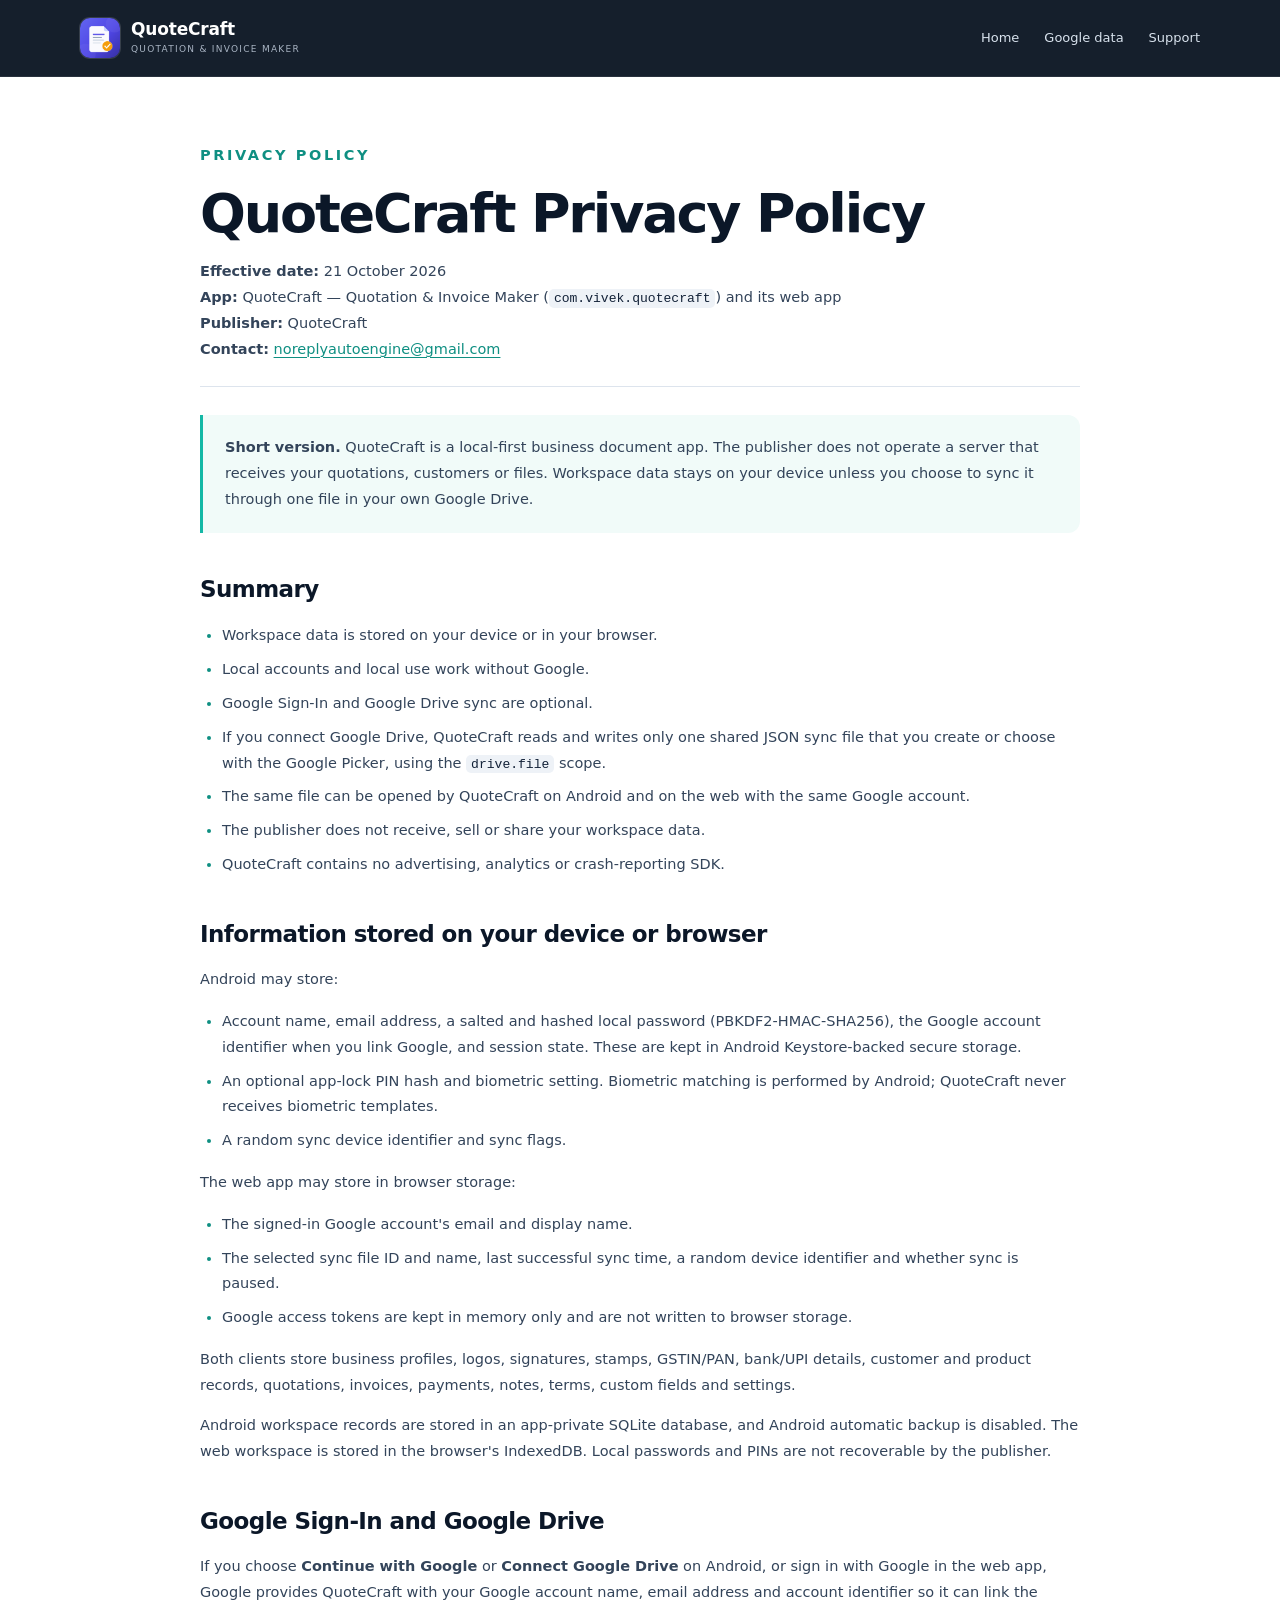
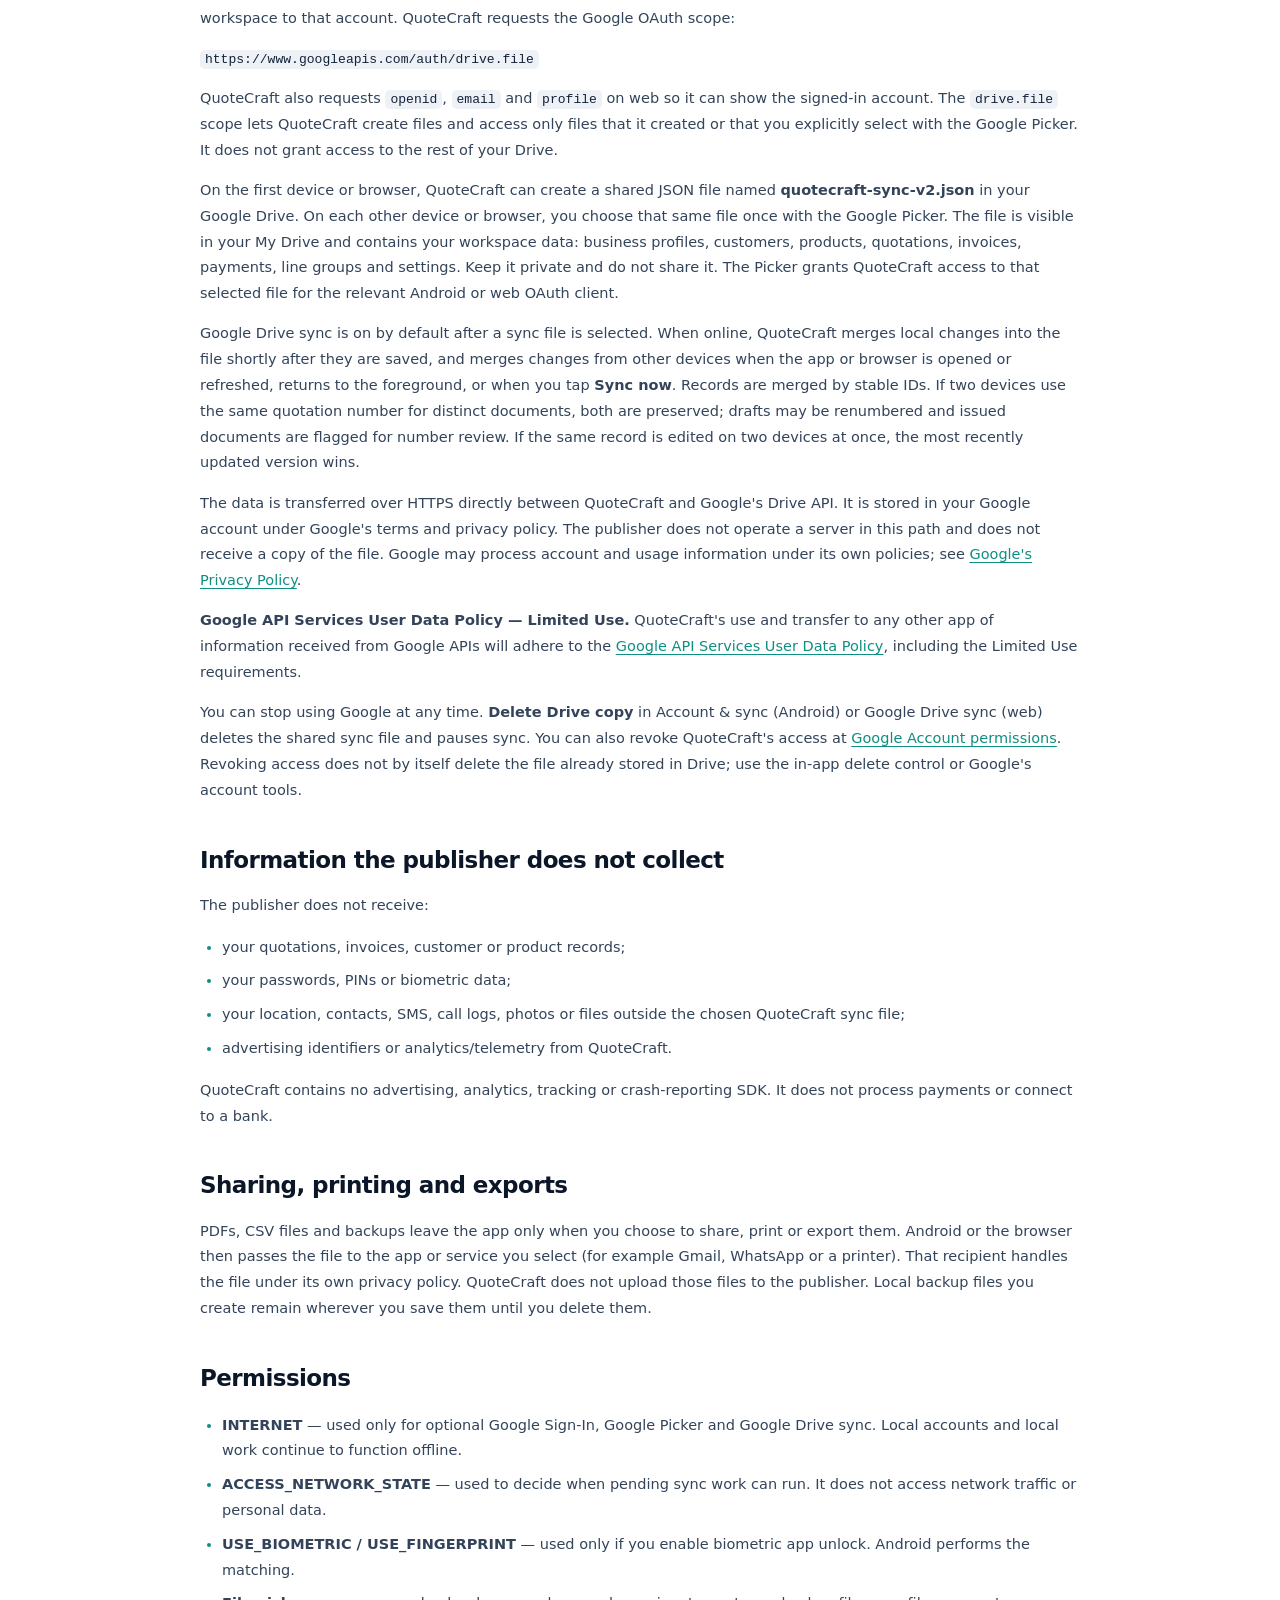
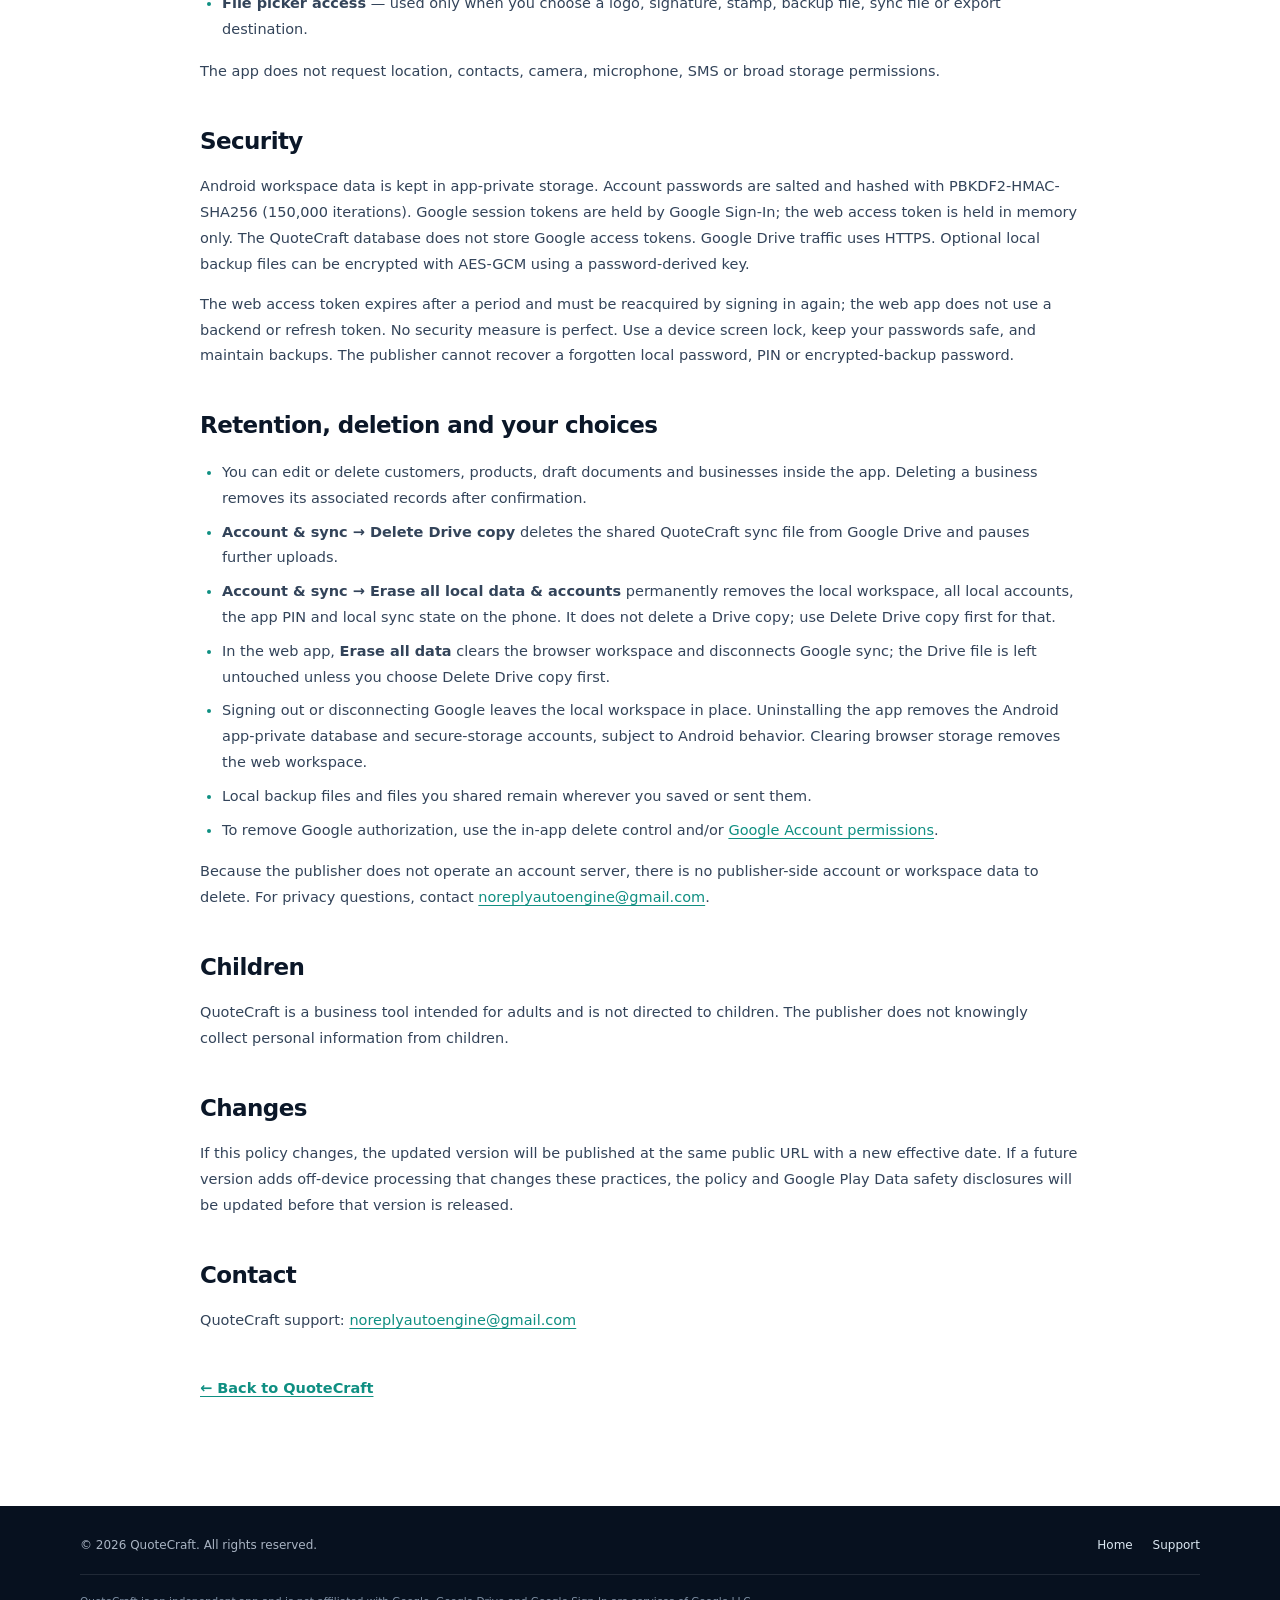
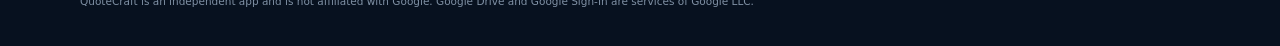
==== privacy.html @ 98e5852b "docs: add QuoteCraft app homepage and privacy policy" ====
<!doctype html>
<html lang="en">
  <head>
    <meta charset="utf-8" />
    <meta name="viewport" content="width=device-width, initial-scale=1" />
    <title>Privacy Policy — QuoteCraft</title>
    <meta
      name="description"
      content="QuoteCraft privacy policy: local-first workspace data, optional Google Sign-In and Google Drive sync through a file you choose."
    />
    <link rel="icon" href="icon-512.png" />
    <link rel="stylesheet" href="styles.css" />
  </head>
  <body class="legal-page">
    <header class="site-header">
      <div class="wrap header-inner">
        <a class="brand" href="./">
          <img src="icon-512.png" alt="" width="40" height="40" />
          <span>
            <strong>QuoteCraft</strong>
            <small>Quotation &amp; invoice maker</small>
          </span>
        </a>
        <nav aria-label="Main">
          <a href="index.html">Home</a>
          <a href="#google">Google data</a>
          <a href="mailto:noreplyautoengine@gmail.com">Support</a>
        </nav>
      </div>
    </header>

    <main class="wrap legal">
      <p class="eyebrow dark">Privacy policy</p>
      <h1>QuoteCraft Privacy Policy</h1>
      <p class="meta">
        <strong>Effective date:</strong> 21 October 2026<br />
        <strong>App:</strong> QuoteCraft — Quotation &amp; Invoice Maker
        (<code>com.vivek.quotecraft</code>) and its web app<br />
        <strong>Publisher:</strong> QuoteCraft<br />
        <strong>Contact:</strong>
        <a href="mailto:noreplyautoengine@gmail.com">noreplyautoengine@gmail.com</a>
      </p>

      <div class="legal-callout">
        <p>
          <strong>Short version.</strong> QuoteCraft is a local-first business
          document app. The publisher does not operate a server that receives
          your quotations, customers or files. Workspace data stays on your
          device unless you choose to sync it through one file in your own
          Google Drive.
        </p>
      </div>

      <h2 id="summary">Summary</h2>
      <ul>
        <li>Workspace data is stored on your device or in your browser.</li>
        <li>Local accounts and local use work without Google.</li>
        <li>Google Sign-In and Google Drive sync are optional.</li>
        <li>
          If you connect Google Drive, QuoteCraft reads and writes only one
          shared JSON sync file that you create or choose with the Google
          Picker, using the <code>drive.file</code> scope.
        </li>
        <li>
          The same file can be opened by QuoteCraft on Android and on the web
          with the same Google account.
        </li>
        <li>The publisher does not receive, sell or share your workspace data.</li>
        <li>
          QuoteCraft contains no advertising, analytics or crash-reporting SDK.
        </li>
      </ul>

      <h2 id="stored">Information stored on your device or browser</h2>
      <p>Android may store:</p>
      <ul>
        <li>
          Account name, email address, a salted and hashed local password
          (PBKDF2-HMAC-SHA256), the Google account identifier when you link
          Google, and session state. These are kept in Android
          Keystore-backed secure storage.
        </li>
        <li>
          An optional app-lock PIN hash and biometric setting. Biometric
          matching is performed by Android; QuoteCraft never receives biometric
          templates.
        </li>
        <li>A random sync device identifier and sync flags.</li>
      </ul>
      <p>The web app may store in browser storage:</p>
      <ul>
        <li>The signed-in Google account's email and display name.</li>
        <li>
          The selected sync file ID and name, last successful sync time, a
          random device identifier and whether sync is paused.
        </li>
        <li>
          Google access tokens are kept in memory only and are not written to
          browser storage.
        </li>
      </ul>
      <p>
        Both clients store business profiles, logos, signatures, stamps,
        GSTIN/PAN, bank/UPI details, customer and product records, quotations,
        invoices, payments, notes, terms, custom fields and settings.
      </p>
      <p>
        Android workspace records are stored in an app-private SQLite database,
        and Android automatic backup is disabled. The web workspace is stored
        in the browser's IndexedDB. Local passwords and PINs are not recoverable
        by the publisher.
      </p>

      <h2 id="google">Google Sign-In and Google Drive</h2>
      <p>
        If you choose <strong>Continue with Google</strong> or
        <strong>Connect Google Drive</strong> on Android, or sign in with Google
        in the web app, Google provides QuoteCraft with your Google account
        name, email address and account identifier so it can link the workspace
        to that account. QuoteCraft requests the Google OAuth scope:
      </p>
      <p><code>https://www.googleapis.com/auth/drive.file</code></p>
      <p>
        QuoteCraft also requests <code>openid</code>, <code>email</code> and
        <code>profile</code> on web so it can show the signed-in account. The
        <code>drive.file</code> scope lets QuoteCraft create files and access
        only files that it created or that you explicitly select with the Google
        Picker. It does not grant access to the rest of your Drive.
      </p>
      <p>
        On the first device or browser, QuoteCraft can create a shared JSON file
        named <strong>quotecraft-sync-v2.json</strong> in your Google Drive. On
        each other device or browser, you choose that same file once with the
        Google Picker. The file is visible in your My Drive and contains your
        workspace data: business profiles, customers, products, quotations,
        invoices, payments, line groups and settings. Keep it private and do not
        share it. The Picker grants QuoteCraft access to that selected file for
        the relevant Android or web OAuth client.
      </p>
      <p>
        Google Drive sync is on by default after a sync file is selected. When
        online, QuoteCraft merges local changes into the file shortly after they
        are saved, and merges changes from other devices when the app or browser
        is opened or refreshed, returns to the foreground, or when you tap
        <strong>Sync now</strong>. Records are merged by stable IDs. If two
        devices use the same quotation number for distinct documents, both are
        preserved; drafts may be renumbered and issued documents are flagged for
        number review. If the same record is edited on two devices at once, the
        most recently updated version wins.
      </p>
      <p>
        The data is transferred over HTTPS directly between QuoteCraft and
        Google's Drive API. It is stored in your Google account under Google's
        terms and privacy policy. The publisher does not operate a server in
        this path and does not receive a copy of the file. Google may process
        account and usage information under its own policies; see
        <a href="https://policies.google.com/privacy" rel="noopener">Google's Privacy Policy</a>.
      </p>
      <p>
        <strong>Google API Services User Data Policy — Limited Use.</strong>
        QuoteCraft's use and transfer to any other app of information received
        from Google APIs will adhere to the
        <a href="https://developers.google.com/terms/api-services-user-data-policy" rel="noopener">Google API Services User Data Policy</a>,
        including the Limited Use requirements.
      </p>
      <p>
        You can stop using Google at any time. <strong>Delete Drive copy</strong>
        in Account &amp; sync (Android) or Google Drive sync (web) deletes the
        shared sync file and pauses sync. You can also revoke QuoteCraft's
        access at
        <a href="https://myaccount.google.com/permissions" rel="noopener">Google Account permissions</a>.
        Revoking access does not by itself delete the file already stored in
        Drive; use the in-app delete control or Google's account tools.
      </p>

      <h2 id="not-collected">Information the publisher does not collect</h2>
      <p>The publisher does not receive:</p>
      <ul>
        <li>your quotations, invoices, customer or product records;</li>
        <li>your passwords, PINs or biometric data;</li>
        <li>
          your location, contacts, SMS, call logs, photos or files outside the
          chosen QuoteCraft sync file;
        </li>
        <li>advertising identifiers or analytics/telemetry from QuoteCraft.</li>
      </ul>
      <p>
        QuoteCraft contains no advertising, analytics, tracking or
        crash-reporting SDK. It does not process payments or connect to a bank.
      </p>

      <h2 id="exports">Sharing, printing and exports</h2>
      <p>
        PDFs, CSV files and backups leave the app only when you choose to share,
        print or export them. Android or the browser then passes the file to the
        app or service you select (for example Gmail, WhatsApp or a printer).
        That recipient handles the file under its own privacy policy. QuoteCraft
        does not upload those files to the publisher. Local backup files you
        create remain wherever you save them until you delete them.
      </p>

      <h2 id="permissions">Permissions</h2>
      <ul>
        <li>
          <strong>INTERNET</strong> — used only for optional Google Sign-In,
          Google Picker and Google Drive sync. Local accounts and local work
          continue to function offline.
        </li>
        <li>
          <strong>ACCESS_NETWORK_STATE</strong> — used to decide when pending
          sync work can run. It does not access network traffic or personal
          data.
        </li>
        <li>
          <strong>USE_BIOMETRIC / USE_FINGERPRINT</strong> — used only if you
          enable biometric app unlock. Android performs the matching.
        </li>
        <li>
          <strong>File picker access</strong> — used only when you choose a
          logo, signature, stamp, backup file, sync file or export destination.
        </li>
      </ul>
      <p>
        The app does not request location, contacts, camera, microphone, SMS or
        broad storage permissions.
      </p>

      <h2 id="security">Security</h2>
      <p>
        Android workspace data is kept in app-private storage. Account passwords
        are salted and hashed with PBKDF2-HMAC-SHA256 (150,000 iterations).
        Google session tokens are held by Google Sign-In; the web access token
        is held in memory only. The QuoteCraft database does not store Google
        access tokens. Google Drive traffic uses HTTPS. Optional local backup
        files can be encrypted with AES-GCM using a password-derived key.
      </p>
      <p>
        The web access token expires after a period and must be reacquired by
        signing in again; the web app does not use a backend or refresh token.
        No security measure is perfect. Use a device screen lock, keep your
        passwords safe, and maintain backups. The publisher cannot recover a
        forgotten local password, PIN or encrypted-backup password.
      </p>

      <h2 id="retention">Retention, deletion and your choices</h2>
      <ul>
        <li>
          You can edit or delete customers, products, draft documents and
          businesses inside the app. Deleting a business removes its associated
          records after confirmation.
        </li>
        <li>
          <strong>Account &amp; sync → Delete Drive copy</strong> deletes the
          shared QuoteCraft sync file from Google Drive and pauses further
          uploads.
        </li>
        <li>
          <strong>Account &amp; sync → Erase all local data &amp; accounts</strong>
          permanently removes the local workspace, all local accounts, the app
          PIN and local sync state on the phone. It does not delete a Drive
          copy; use Delete Drive copy first for that.
        </li>
        <li>
          In the web app, <strong>Erase all data</strong> clears the browser
          workspace and disconnects Google sync; the Drive file is left
          untouched unless you choose Delete Drive copy first.
        </li>
        <li>
          Signing out or disconnecting Google leaves the local workspace in
          place. Uninstalling the app removes the Android app-private database
          and secure-storage accounts, subject to Android behavior. Clearing
          browser storage removes the web workspace.
        </li>
        <li>
          Local backup files and files you shared remain wherever you saved or
          sent them.
        </li>
        <li>
          To remove Google authorization, use the in-app delete control and/or
          <a href="https://myaccount.google.com/permissions" rel="noopener">Google Account permissions</a>.
        </li>
      </ul>
      <p>
        Because the publisher does not operate an account server, there is no
        publisher-side account or workspace data to delete. For privacy
        questions, contact
        <a href="mailto:noreplyautoengine@gmail.com">noreplyautoengine@gmail.com</a>.
      </p>

      <h2 id="children">Children</h2>
      <p>
        QuoteCraft is a business tool intended for adults and is not directed to
        children. The publisher does not knowingly collect personal information
        from children.
      </p>

      <h2 id="changes">Changes</h2>
      <p>
        If this policy changes, the updated version will be published at the
        same public URL with a new effective date. If a future version adds
        off-device processing that changes these practices, the policy and
        Google Play Data safety disclosures will be updated before that version
        is released.
      </p>

      <h2 id="contact">Contact</h2>
      <p>
        QuoteCraft support:
        <a href="mailto:noreplyautoengine@gmail.com">noreplyautoengine@gmail.com</a>
      </p>

      <p class="legal-back"><a href="index.html">← Back to QuoteCraft</a></p>
    </main>

    <footer class="site-footer">
      <div class="wrap footer-inner">
        <p>&copy; 2026 QuoteCraft. All rights reserved.</p>
        <p><a href="index.html">Home</a> <a href="mailto:noreplyautoengine@gmail.com">Support</a></p>
      </div>
      <div class="wrap fine-print">
        <p>
          QuoteCraft is an independent app and is not affiliated with Google.
          Google Drive and Google Sign-In are services of Google LLC.
        </p>
      </div>
    </footer>
  </body>
</html>
---- styles.css ----
:root {
  --ink-950: #07111f;
  --ink-900: #0b1728;
  --ink-800: #132238;
  --ink-600: #3c4c63;
  --ink-500: #5b6b80;
  --ink-300: #a9b4c3;
  --ink-100: #e7ebf1;
  --paper: #ffffff;
  --paper-soft: #f5f7fa;
  --line: #dde4ed;
  --teal: #14b8a6;
  --teal-dark: #0f8f82;
  --brand: #2dd4bf;
  --blue: #3b82f6;
  --warning: #f59e0b;
  --radius: 18px;
  --shadow: 0 24px 70px rgba(7, 17, 31, 0.14);
  --wrap: 1120px;
}

* {
  box-sizing: border-box;
}

html {
  scroll-behavior: smooth;
}

body {
  margin: 0;
  font-family:
    "Inter", ui-sans-serif, system-ui, -apple-system, "Segoe UI", Roboto,
    "Helvetica Neue", Arial, sans-serif;
  color: var(--ink-900);
  background: var(--paper);
  line-height: 1.6;
  -webkit-font-smoothing: antialiased;
}

img {
  max-width: 100%;
  height: auto;
}

a {
  color: var(--teal-dark);
  text-decoration-thickness: 1px;
  text-underline-offset: 3px;
}

a:hover {
  color: var(--ink-900);
}

code {
  font-family: ui-monospace, SFMono-Regular, Menlo, Consolas, monospace;
  font-size: 0.9em;
  background: #eef2f7;
  color: var(--ink-800);
  padding: 0.14em 0.38em;
  border-radius: 5px;
  overflow-wrap: anywhere;
}

.wrap {
  width: min(var(--wrap), calc(100% - 40px));
  margin-inline: auto;
}

.site-header {
  position: sticky;
  top: 0;
  z-index: 20;
  background: rgba(7, 17, 31, 0.94);
  backdrop-filter: blur(14px);
  border-bottom: 1px solid rgba(255, 255, 255, 0.08);
}

.header-inner {
  display: flex;
  align-items: center;
  justify-content: space-between;
  gap: 24px;
  min-height: 76px;
}

.brand {
  display: flex;
  align-items: center;
  gap: 11px;
  color: #fff;
  text-decoration: none;
}

.brand img {
  border-radius: 10px;
  box-shadow: 0 0 0 1px rgba(255, 255, 255, 0.14);
}

.brand strong {
  display: block;
  font-size: 17px;
  line-height: 1.15;
  letter-spacing: -0.01em;
}

.brand small {
  display: block;
  margin-top: 3px;
  font-size: 9px;
  letter-spacing: 0.14em;
  text-transform: uppercase;
  color: var(--ink-300);
}

.brand:hover {
  color: #fff;
}

.site-header nav {
  display: flex;
  align-items: center;
  gap: 25px;
  font-size: 13px;
  font-weight: 500;
}

.site-header nav a {
  color: #d8e2ed;
  text-decoration: none;
}

.site-header nav a:hover {
  color: var(--brand);
}

.nav-contact {
  padding: 9px 15px;
  border: 1px solid rgba(45, 212, 191, 0.45);
  border-radius: 999px;
  color: var(--brand) !important;
}

.hero {
  position: relative;
  overflow: hidden;
  color: #fff;
  background:
    radial-gradient(circle at 16% 0%, rgba(45, 212, 191, 0.14), transparent 34rem),
    radial-gradient(circle at 90% 20%, rgba(59, 130, 246, 0.15), transparent 30rem),
    linear-gradient(150deg, #07111f 0%, #0b1c32 55%, #0c2732 100%);
}

.hero::after {
  content: "";
  position: absolute;
  inset: auto 0 0;
  height: 1px;
  background: linear-gradient(90deg, transparent, rgba(45, 212, 191, 0.5), transparent);
}

.hero-grid {
  display: grid;
  grid-template-columns: minmax(0, 1.15fr) minmax(280px, 0.75fr);
  align-items: center;
  gap: 64px;
  padding-block: 80px 88px;
}

.eyebrow {
  margin: 0 0 16px;
  font-size: 11px;
  font-weight: 700;
  letter-spacing: 0.18em;
  text-transform: uppercase;
  color: var(--brand);
}

.eyebrow.dark {
  color: var(--teal-dark);
}

.hero h1 {
  margin: 0;
  font-size: clamp(44px, 6vw, 72px);
  line-height: 1.02;
  letter-spacing: -0.045em;
  font-weight: 650;
}

.lede {
  max-width: 610px;
  margin: 24px 0 0;
  font-size: 16px;
  line-height: 1.75;
  color: #c2cedb;
}

.actions {
  display: flex;
  flex-wrap: wrap;
  gap: 12px;
  margin-top: 30px;
}

.button {
  display: inline-flex;
  align-items: center;
  justify-content: center;
  min-height: 46px;
  padding: 0 20px;
  border: 1px solid var(--brand);
  border-radius: 12px;
  background: var(--brand);
  color: #062420;
  font-size: 13px;
  font-weight: 700;
  text-decoration: none;
  transition:
    transform 0.15s ease,
    background 0.15s ease;
}

.button:hover {
  background: #5eead4;
  color: #062420;
  transform: translateY(-1px);
}

.button.ghost {
  background: rgba(255, 255, 255, 0.04);
  border-color: rgba(255, 255, 255, 0.2);
  color: #eef7f6;
}

.button.ghost:hover {
  background: rgba(255, 255, 255, 0.1);
  color: #fff;
}

.check-list {
  display: grid;
  gap: 9px;
  padding: 0;
  margin: 32px 0 0;
  list-style: none;
  font-size: 13px;
  color: #b9c7d5;
}

.check-list li {
  position: relative;
  padding-left: 24px;
}

.check-list li::before {
  content: "";
  position: absolute;
  left: 0;
  top: 0.42em;
  width: 13px;
  height: 7px;
  border-left: 2px solid var(--brand);
  border-bottom: 2px solid var(--brand);
  transform: rotate(-45deg);
}

.hero-visual {
  display: flex;
  justify-content: center;
}

.phone {
  position: relative;
  width: min(330px, 100%);
  padding: 11px;
  border-radius: 38px;
  background: linear-gradient(160deg, #2a3b51, #0a1422);
  box-shadow:
    0 0 0 1px rgba(255, 255, 255, 0.13),
    0 40px 90px rgba(0, 0, 0, 0.46);
}

.phone::before {
  content: "";
  position: absolute;
  top: 18px;
  left: 50%;
  width: 64px;
  height: 7px;
  transform: translateX(-50%);
  border-radius: 99px;
  background: #050a12;
  z-index: 2;
}

.phone img {
  display: block;
  width: 100%;
  max-height: 640px;
  object-fit: cover;
  object-position: top;
  border-radius: 28px;
}

.section {
  padding-block: 82px;
}

.section.tinted {
  background: var(--paper-soft);
  border-block: 1px solid var(--line);
}

.section h2,
.notice h2 {
  margin: 0;
  max-width: 760px;
  font-size: clamp(28px, 3.4vw, 42px);
  line-height: 1.15;
  letter-spacing: -0.035em;
  font-weight: 650;
}

.section-lede {
  max-width: 720px;
  margin: 16px 0 0;
  color: var(--ink-600);
  font-size: 15px;
}

.cards {
  display: grid;
  grid-template-columns: repeat(3, minmax(0, 1fr));
  gap: 16px;
  margin-top: 38px;
}

.card {
  padding: 26px 24px;
  border: 1px solid var(--line);
  border-radius: var(--radius);
  background: #fff;
  box-shadow: 0 1px 0 rgba(7, 17, 31, 0.02);
}

.card-kicker {
  display: block;
  margin-bottom: 16px;
  font-size: 10px;
  font-weight: 700;
  letter-spacing: 0.16em;
  color: var(--teal-dark);
}

.card h3 {
  margin: 0 0 8px;
  font-size: 17px;
  letter-spacing: -0.02em;
}

.card p {
  margin: 0;
  color: var(--ink-600);
  font-size: 13px;
  line-height: 1.7;
}

.split {
  display: grid;
  grid-template-columns: minmax(0, 1fr) minmax(280px, 0.82fr);
  gap: 60px;
  align-items: center;
}

.steps {
  display: grid;
  gap: 18px;
  margin: 28px 0 0;
  padding: 0;
  list-style: none;
  counter-reset: step;
}

.steps li {
  position: relative;
  padding-left: 46px;
  color: var(--ink-600);
  font-size: 14px;
  counter-increment: step;
}

.steps li::before {
  content: counter(step, decimal-leading-zero);
  position: absolute;
  left: 0;
  top: 0;
  display: grid;
  place-items: center;
  width: 31px;
  height: 31px;
  border-radius: 9px;
  background: #dff7f3;
  color: var(--teal-dark);
  font-size: 11px;
  font-weight: 700;
}

.steps strong {
  display: block;
  color: var(--ink-900);
}

.templates {
  display: grid;
  grid-template-columns: 1fr 1fr;
  gap: 14px;
  align-items: start;
}

.templates img {
  width: 100%;
  border: 1px solid #cfd9e6;
  border-radius: 16px;
  box-shadow: 0 18px 34px rgba(7, 17, 31, 0.12);
}

.templates img:first-child {
  margin-top: 30px;
}

.notice {
  display: flex;
  align-items: center;
  justify-content: space-between;
  gap: 30px;
  padding: 38px;
  border: 1px solid #cfe9e4;
  border-radius: 22px;
  background:
    radial-gradient(circle at 100% 0%, rgba(45, 212, 191, 0.12), transparent 22rem),
    #f5fcfb;
}

.notice h2 {
  font-size: clamp(24px, 2.8vw, 34px);
}

.notice p {
  margin: 10px 0 0;
  max-width: 680px;
  color: var(--ink-600);
  font-size: 14px;
}

.site-footer {
  padding: 30px 0 36px;
  background: var(--ink-950);
  color: var(--ink-300);
  font-size: 12px;
}

.footer-inner {
  display: flex;
  justify-content: space-between;
  gap: 20px;
  align-items: center;
}

.site-footer p {
  margin: 0;
}

.site-footer a {
  color: #dce8f2;
  margin-left: 16px;
  text-decoration: none;
}

.site-footer a:hover {
  color: var(--brand);
}

.fine-print {
  margin-top: 19px;
  padding-top: 18px;
  border-top: 1px solid rgba(255, 255, 255, 0.1);
  color: #7f90a4;
  font-size: 10.5px;
}

.fine-print p {
  max-width: 780px;
}

.legal {
  max-width: 880px;
  padding-block: 66px 90px;
}

.legal h1 {
  margin: 0 0 16px;
  font-size: clamp(36px, 4.8vw, 54px);
  line-height: 1.08;
  letter-spacing: -0.04em;
}

.meta {
  padding-bottom: 24px;
  border-bottom: 1px solid var(--line);
  color: var(--ink-600);
  font-size: 13px;
}

.legal-callout {
  margin: 28px 0 8px;
  padding: 20px 22px;
  border-left: 3px solid var(--teal);
  border-radius: 0 12px 12px 0;
  background: #f1fbf9;
  color: var(--ink-600);
  font-size: 14px;
}

.legal-callout p {
  margin: 0;
}

.legal h2 {
  margin: 38px 0 12px;
  font-size: 23px;
  letter-spacing: -0.025em;
}

.legal p,
.legal li {
  color: #33445a;
  font-size: 14.5px;
  line-height: 1.78;
}

.legal ul {
  padding-left: 22px;
}

.legal li {
  margin: 8px 0;
}

.legal li::marker {
  color: var(--teal-dark);
}

.legal-back {
  margin-top: 42px;
  font-weight: 600;
}

@media (max-width: 900px) {
  .hero-grid {
    grid-template-columns: 1fr;
    gap: 44px;
    padding-block: 58px 70px;
  }

  .hero-visual {
    justify-content: flex-start;
  }

  .phone {
    width: min(280px, 100%);
  }

  .cards {
    grid-template-columns: 1fr 1fr;
  }

  .split {
    grid-template-columns: 1fr;
    gap: 40px;
  }

  .templates {
    max-width: 520px;
  }

  .notice {
    align-items: flex-start;
    flex-direction: column;
  }
}

@media (max-width: 640px) {
  .wrap {
    width: min(var(--wrap), calc(100% - 30px));
  }

  .header-inner {
    min-height: 66px;
  }

  .site-header nav {
    gap: 13px;
    font-size: 11px;
  }

  .site-header nav a:not(.nav-contact) {
    display: none;
  }

  .section {
    padding-block: 58px;
  }

  .cards {
    grid-template-columns: 1fr;
  }

  .hero h1 {
    font-size: 46px;
  }

  .lede {
    font-size: 14.5px;
  }

  .templates {
    grid-template-columns: 1fr;
    max-width: 300px;
  }

  .templates img:first-child {
    margin-top: 0;
  }

  .footer-inner {
    flex-direction: column;
    align-items: flex-start;
  }

  .site-footer a {
    margin-left: 0;
    margin-right: 14px;
  }

  .legal {
    padding-block: 44px 64px;
  }
}
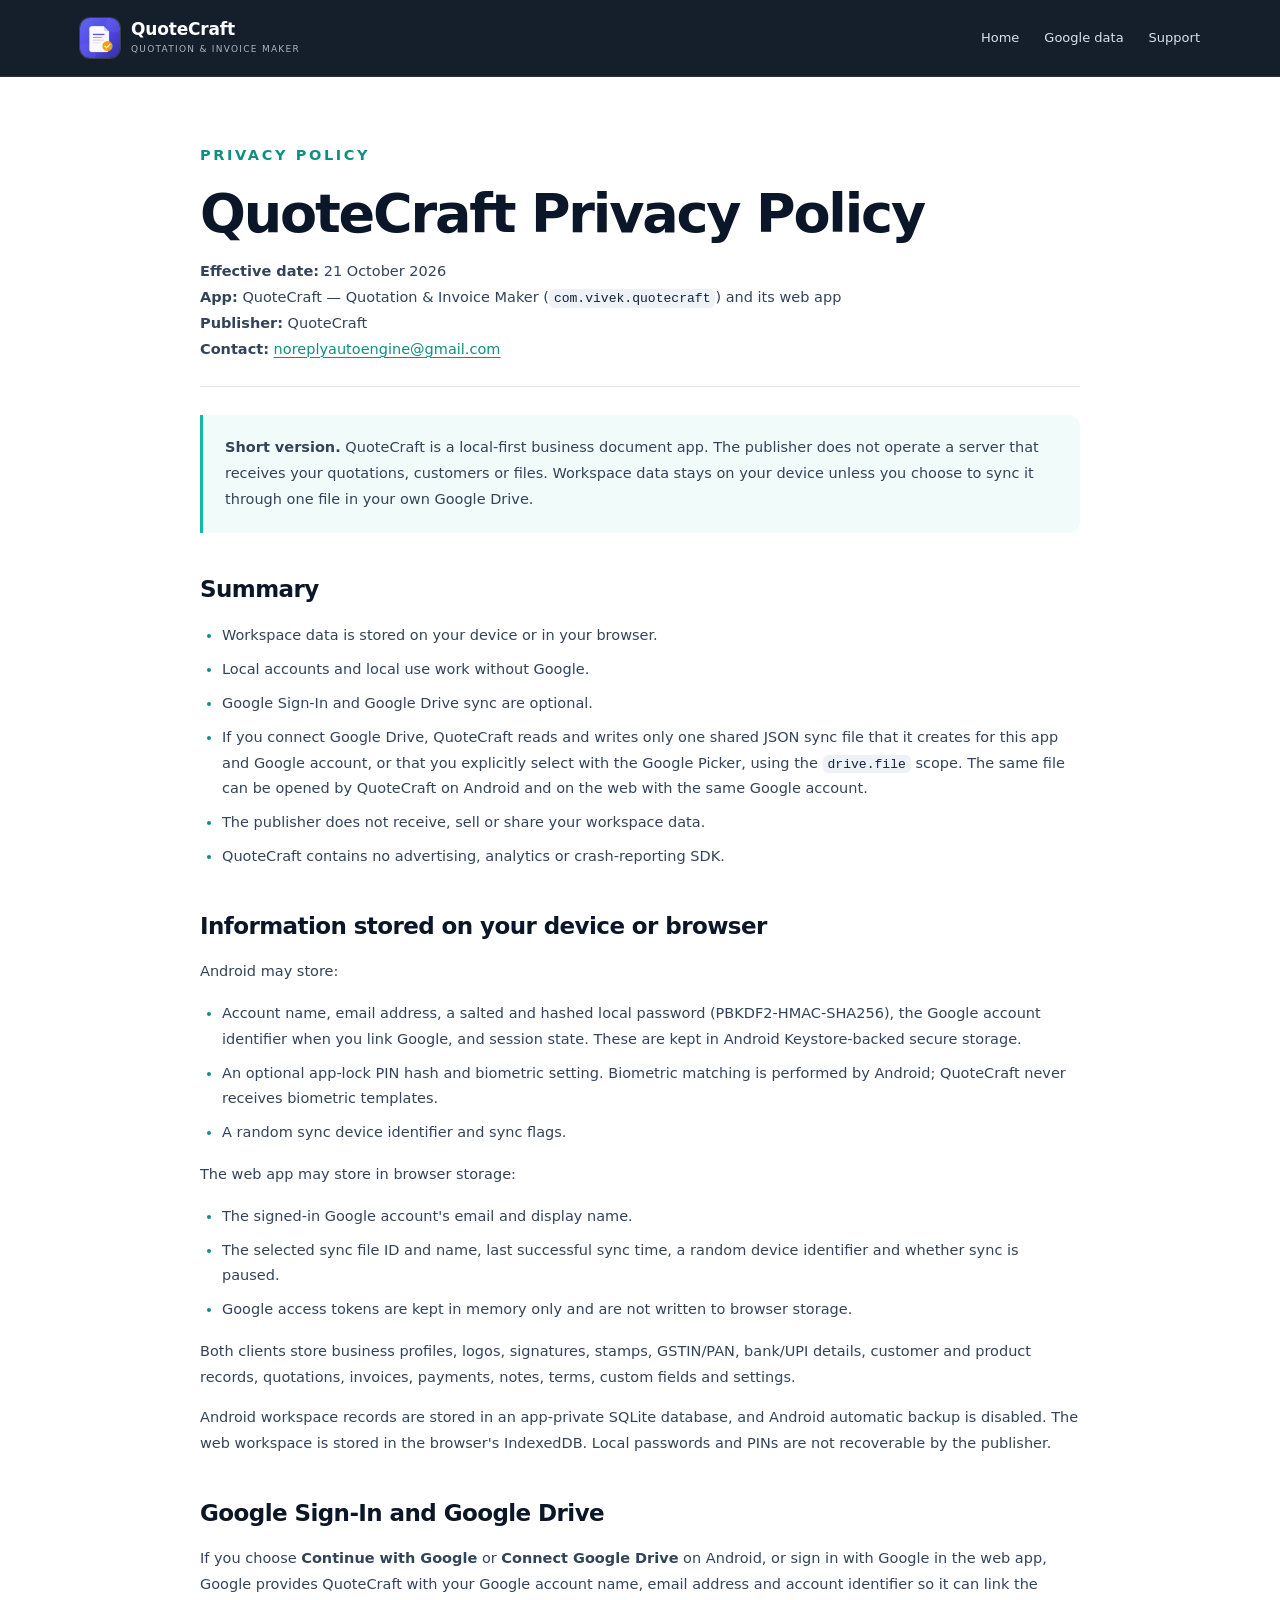
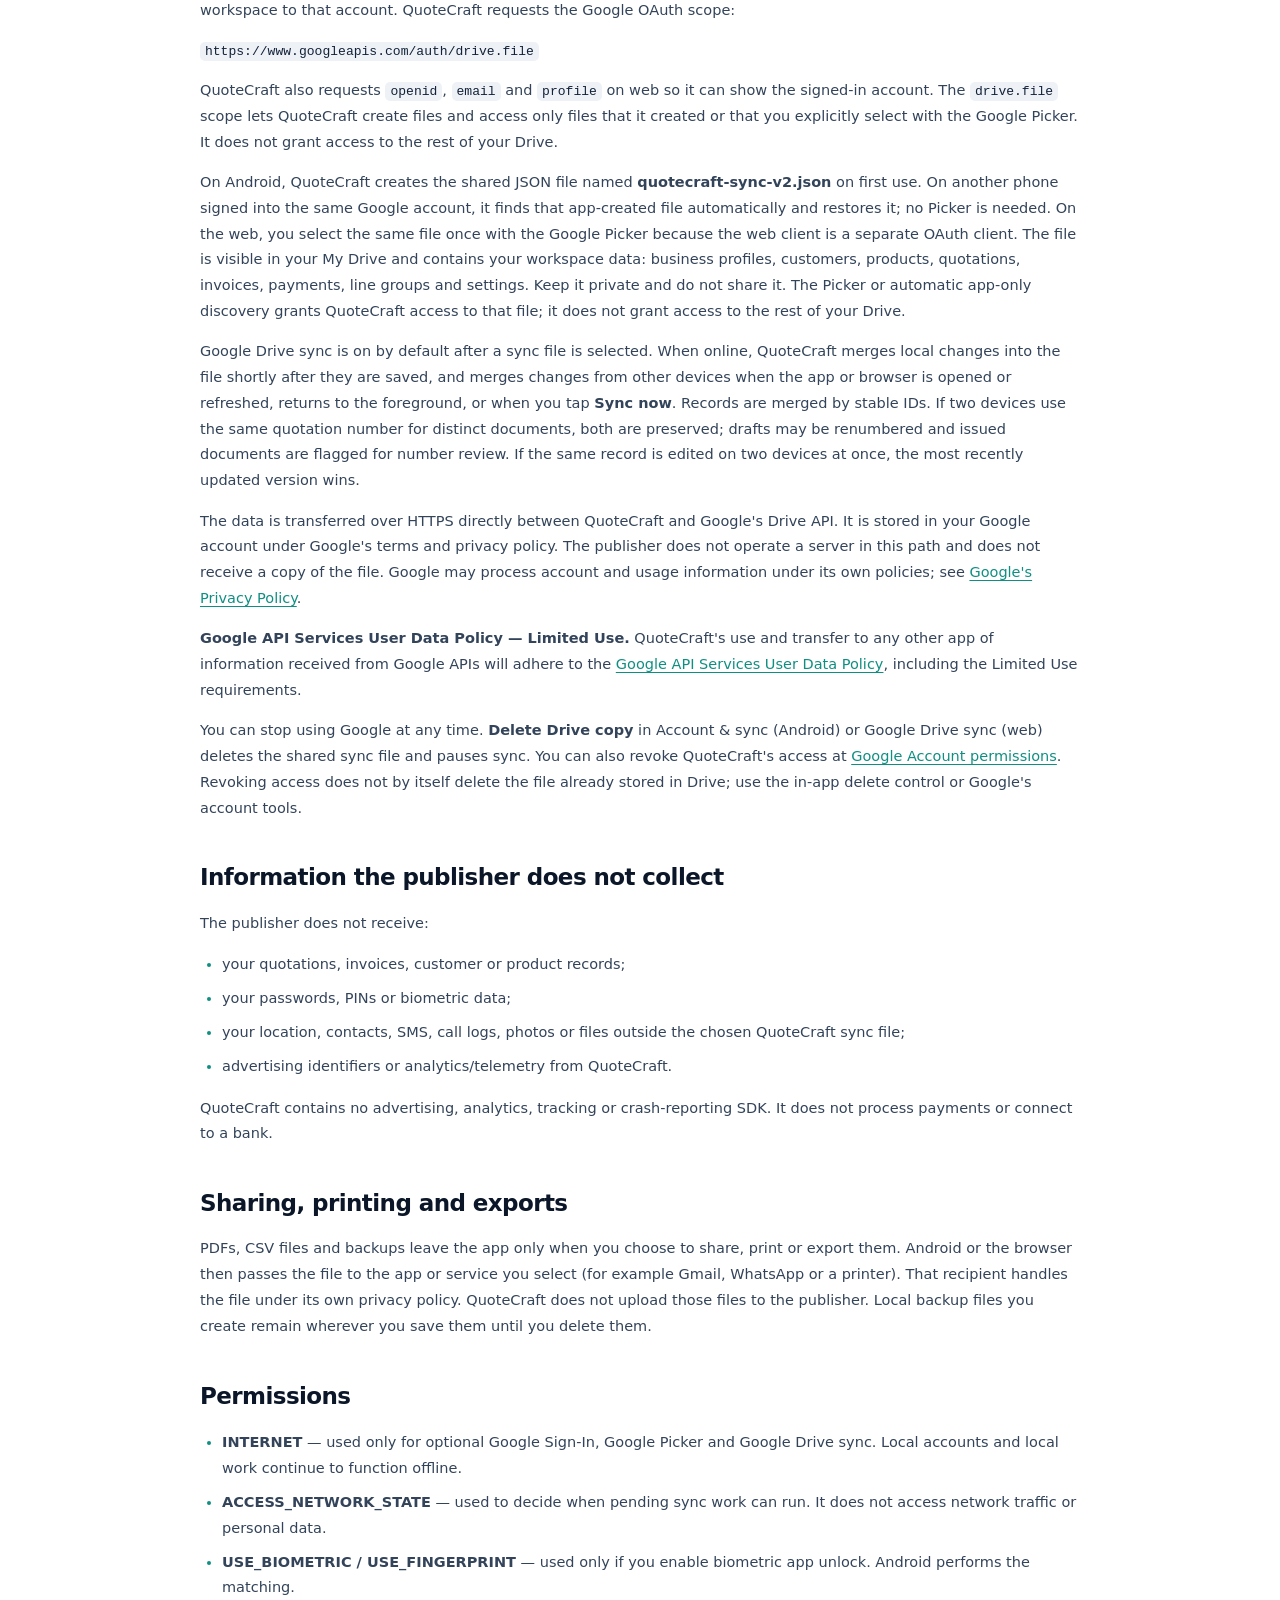
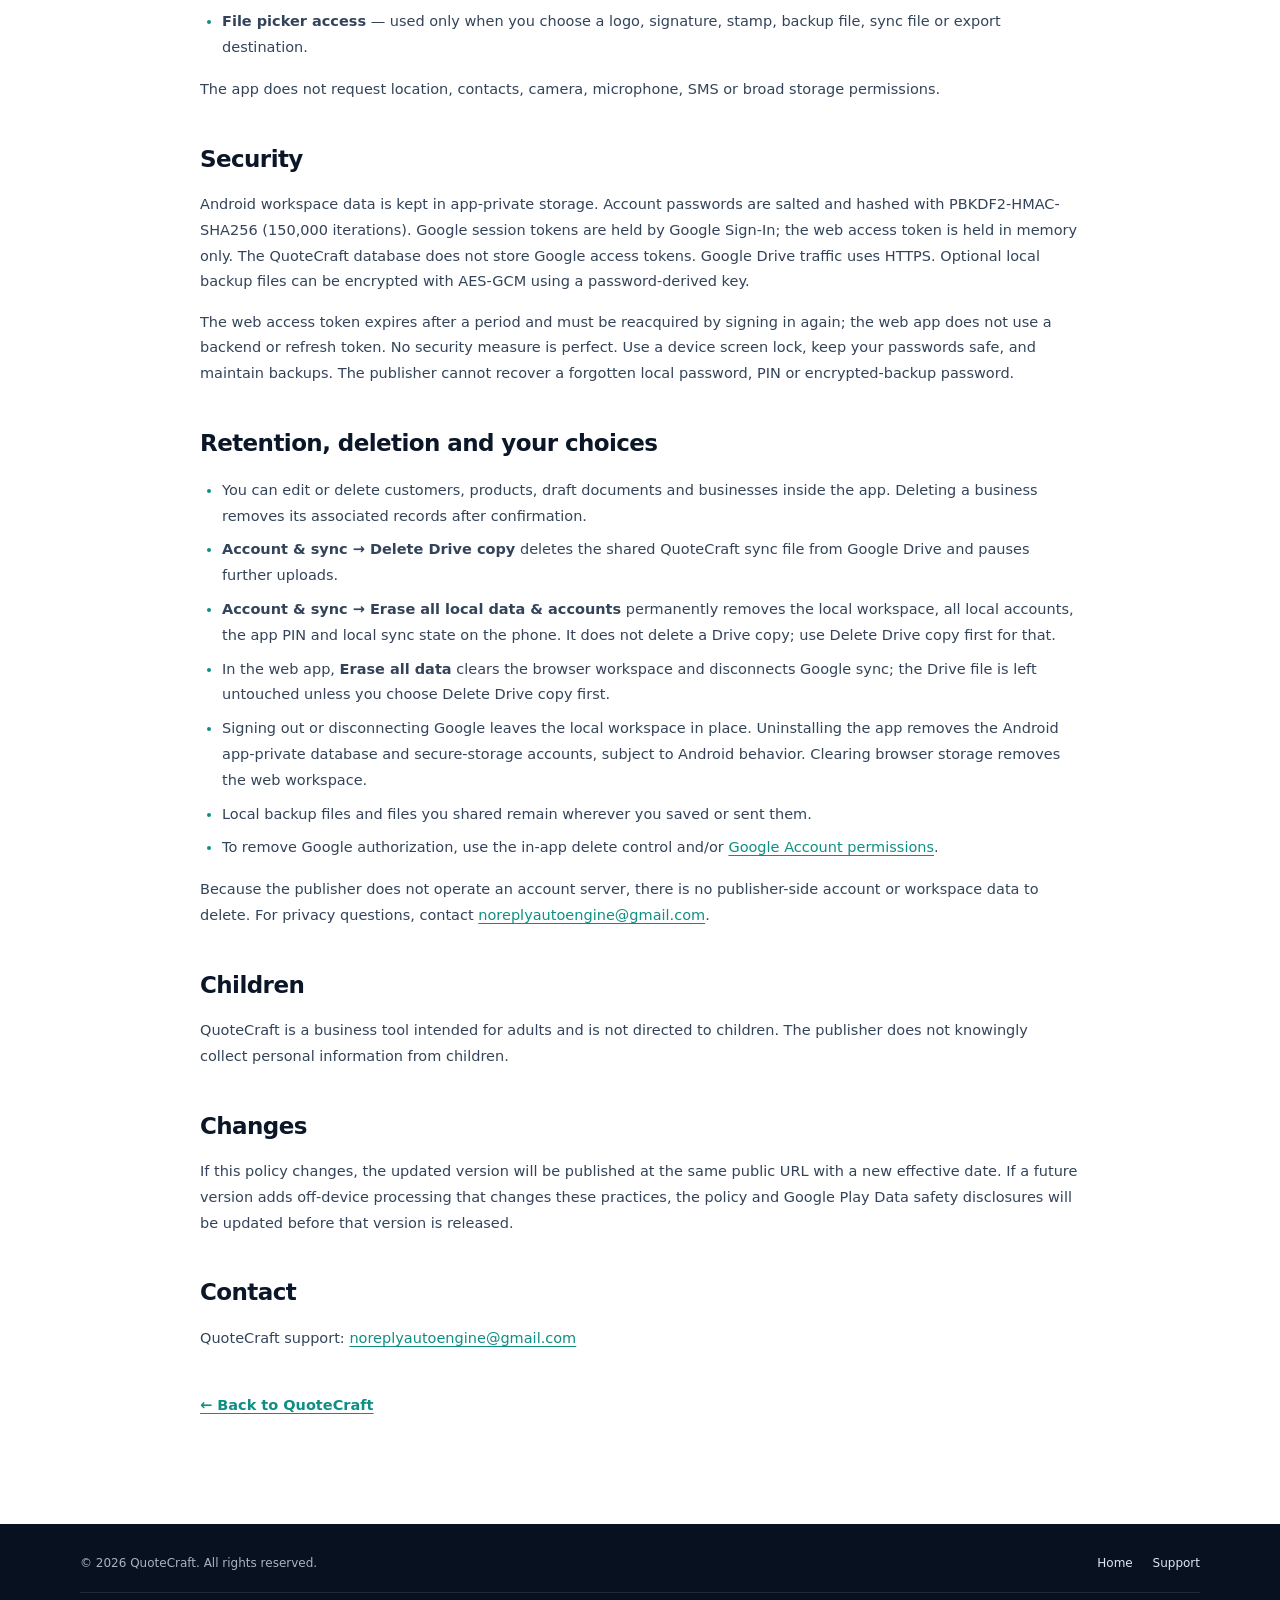
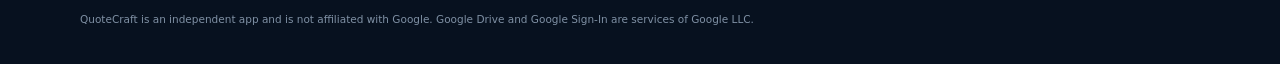
==== commit 4eac87e2: "docs: describe automatic Android restore" ====
--- a/privacy.html
+++ b/privacy.html
@@ -58,12 +58,10 @@
         <li>Google Sign-In and Google Drive sync are optional.</li>
         <li>
           If you connect Google Drive, QuoteCraft reads and writes only one
-          shared JSON sync file that you create or choose with the Google
-          Picker, using the <code>drive.file</code> scope.
-        </li>
-        <li>
-          The same file can be opened by QuoteCraft on Android and on the web
-          with the same Google account.
+          shared JSON sync file that it creates for this app and Google account,
+          or that you explicitly select with the Google Picker, using the
+          <code>drive.file</code> scope. The same file can be opened by
+          QuoteCraft on Android and on the web with the same Google account.
         </li>
         <li>The publisher does not receive, sell or share your workspace data.</li>
         <li>
@@ -128,14 +126,17 @@
         Picker. It does not grant access to the rest of your Drive.
       </p>
       <p>
-        On the first device or browser, QuoteCraft can create a shared JSON file
-        named <strong>quotecraft-sync-v2.json</strong> in your Google Drive. On
-        each other device or browser, you choose that same file once with the
-        Google Picker. The file is visible in your My Drive and contains your
-        workspace data: business profiles, customers, products, quotations,
-        invoices, payments, line groups and settings. Keep it private and do not
-        share it. The Picker grants QuoteCraft access to that selected file for
-        the relevant Android or web OAuth client.
+        On Android, QuoteCraft creates the shared JSON file named
+        <strong>quotecraft-sync-v2.json</strong> on first use. On another phone
+        signed into the same Google account, it finds that app-created file
+        automatically and restores it; no Picker is needed. On the web, you
+        select the same file once with the Google Picker because the web client
+        is a separate OAuth client. The file is visible in your My Drive and
+        contains your workspace data: business profiles, customers, products,
+        quotations, invoices, payments, line groups and settings. Keep it
+        private and do not share it. The Picker or automatic app-only discovery
+        grants QuoteCraft access to that file; it does not grant access to the
+        rest of your Drive.
       </p>
       <p>
         Google Drive sync is on by default after a sync file is selected. When
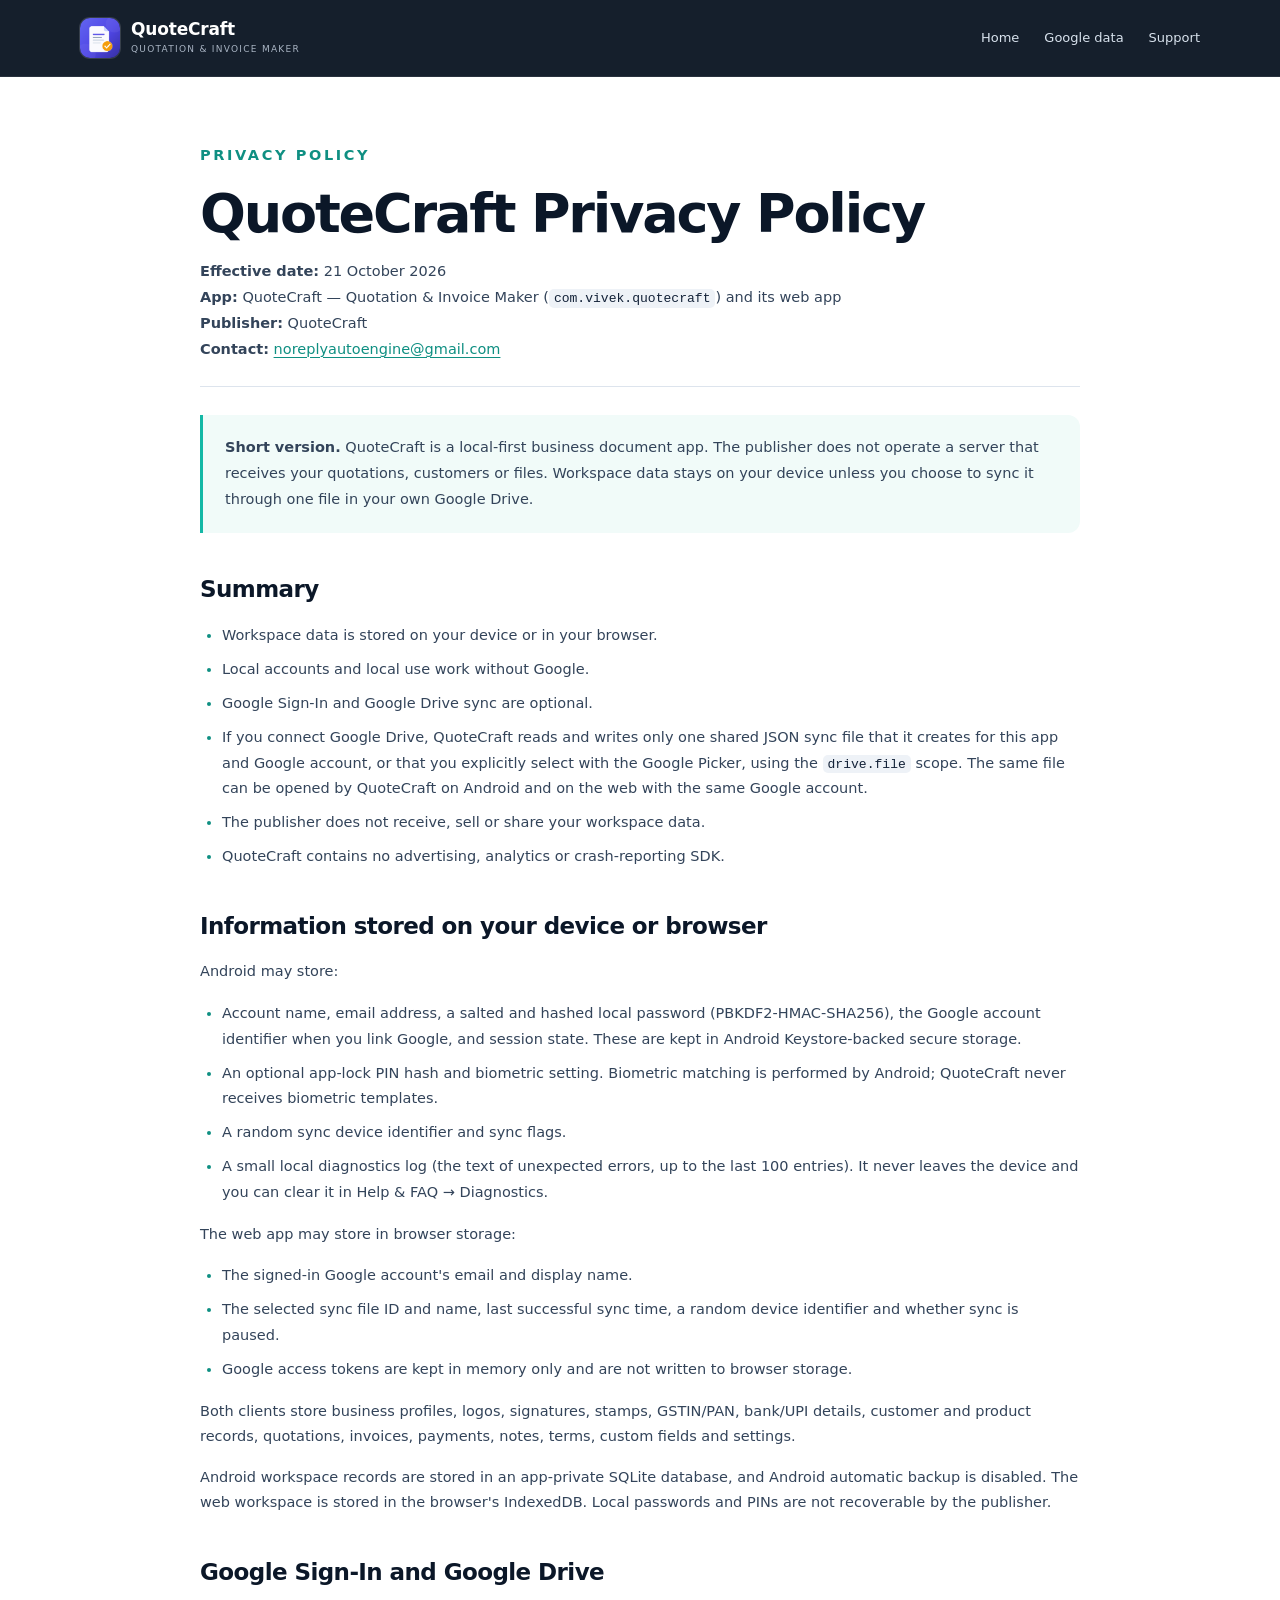
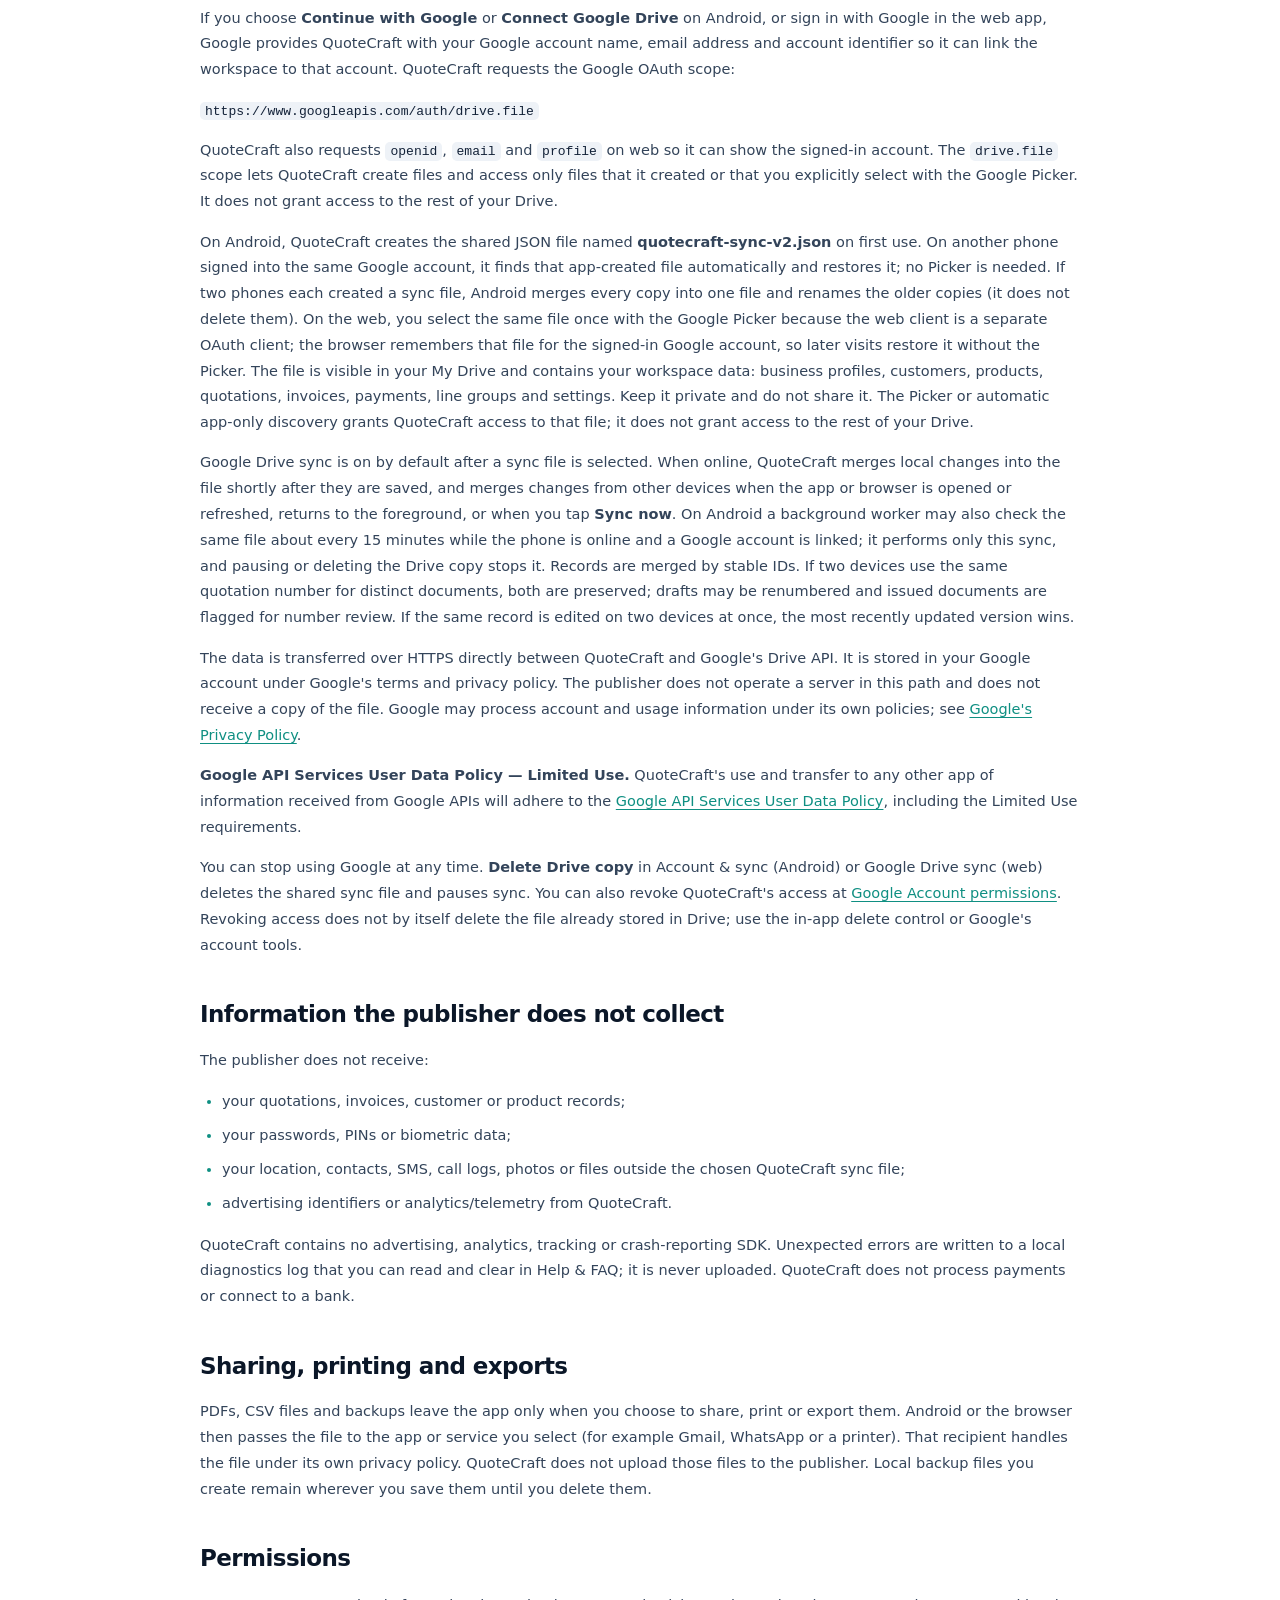
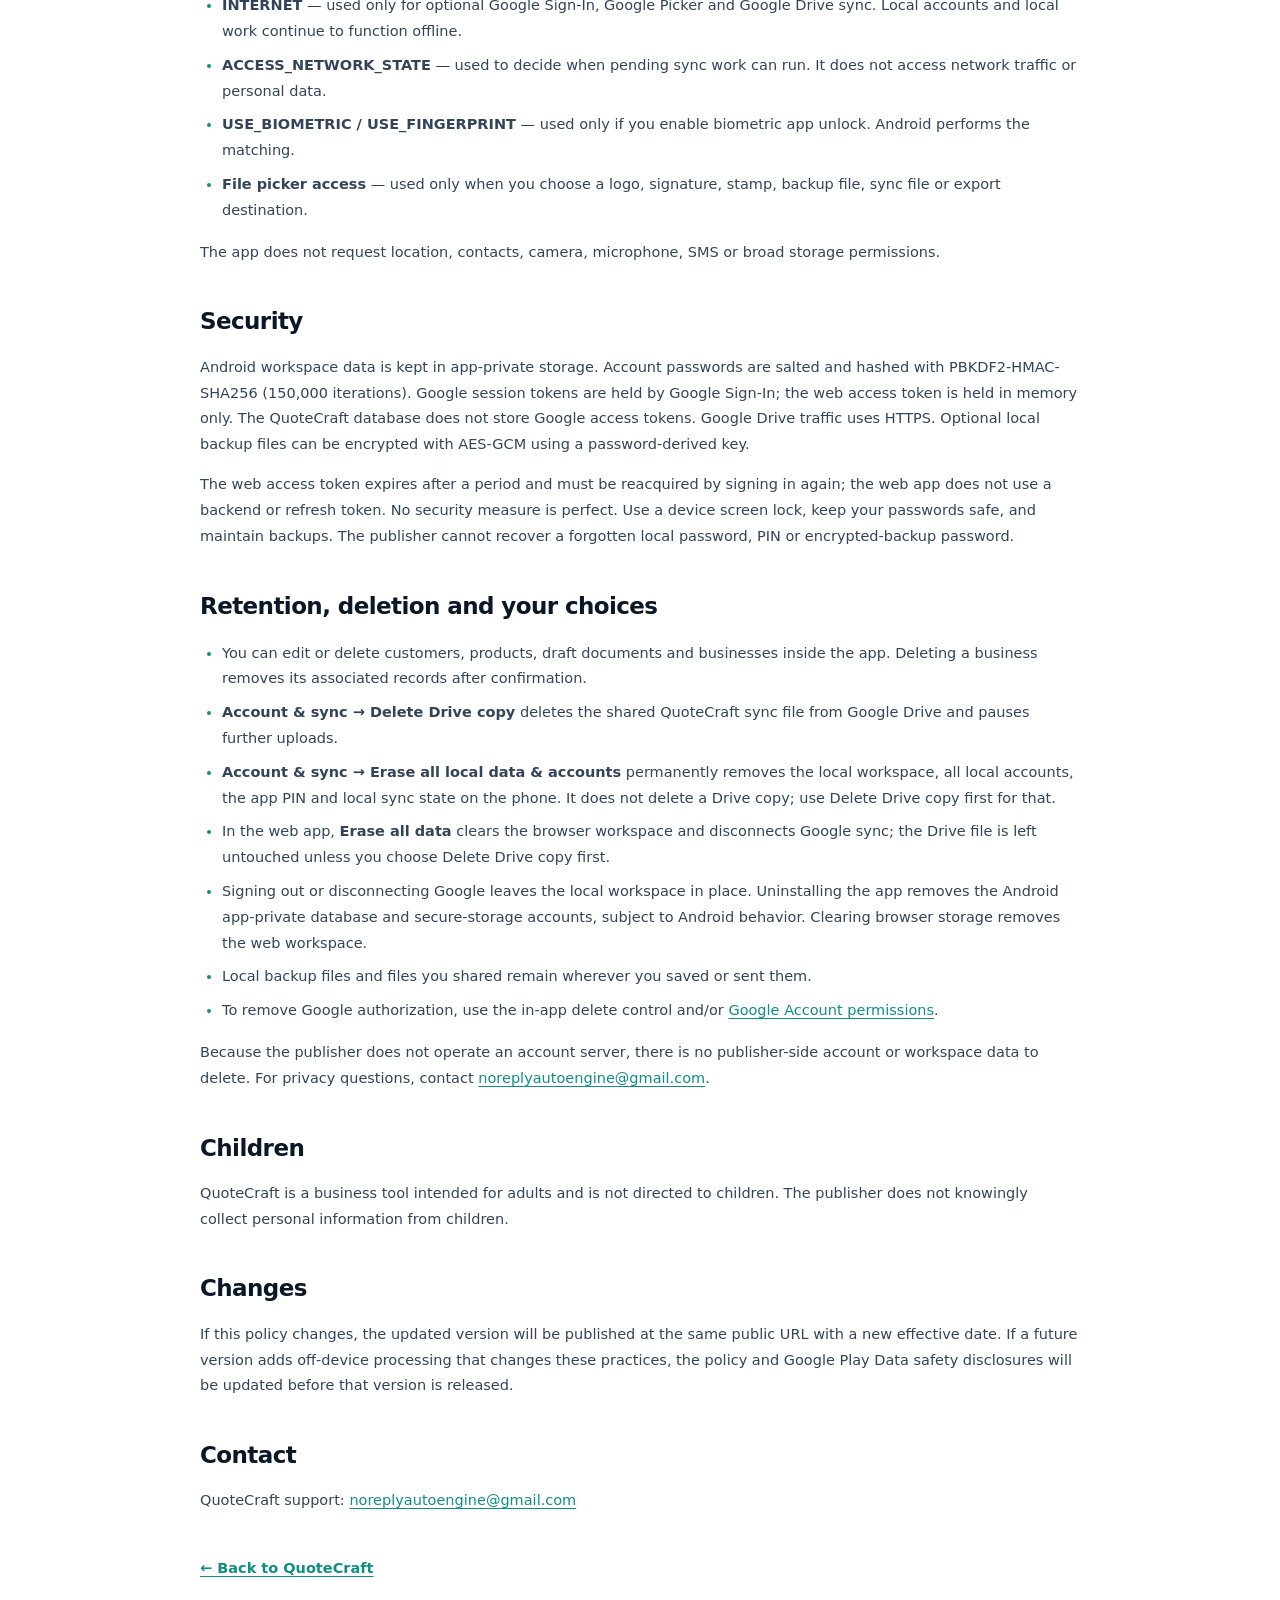
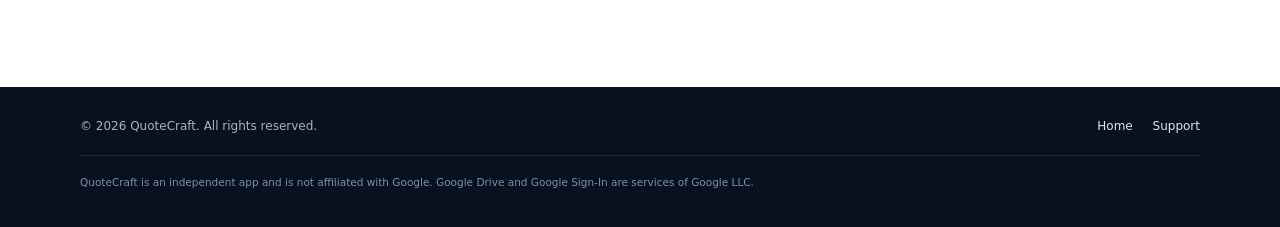
==== commit 14eeeefb: "docs: disclose background sync and the local diagnostics log" ====
--- a/privacy.html
+++ b/privacy.html
@@ -84,6 +84,11 @@
           templates.
         </li>
         <li>A random sync device identifier and sync flags.</li>
+        <li>
+          A small local diagnostics log (the text of unexpected errors, up to
+          the last 100 entries). It never leaves the device and you can clear it
+          in Help &amp; FAQ &rarr; Diagnostics.
+        </li>
       </ul>
       <p>The web app may store in browser storage:</p>
       <ul>
@@ -129,9 +134,13 @@
         On Android, QuoteCraft creates the shared JSON file named
         <strong>quotecraft-sync-v2.json</strong> on first use. On another phone
         signed into the same Google account, it finds that app-created file
-        automatically and restores it; no Picker is needed. On the web, you
-        select the same file once with the Google Picker because the web client
-        is a separate OAuth client. The file is visible in your My Drive and
+        automatically and restores it; no Picker is needed. If two phones each
+        created a sync file, Android merges every copy into one file and renames
+        the older copies (it does not delete them). On the web, you select the
+        same file once with the Google Picker because the web client is a
+        separate OAuth client; the browser remembers that file for the
+        signed-in Google account, so later visits restore it without the Picker.
+        The file is visible in your My Drive and
         contains your workspace data: business profiles, customers, products,
         quotations, invoices, payments, line groups and settings. Keep it
         private and do not share it. The Picker or automatic app-only discovery
@@ -143,11 +152,14 @@
         online, QuoteCraft merges local changes into the file shortly after they
         are saved, and merges changes from other devices when the app or browser
         is opened or refreshed, returns to the foreground, or when you tap
-        <strong>Sync now</strong>. Records are merged by stable IDs. If two
-        devices use the same quotation number for distinct documents, both are
-        preserved; drafts may be renumbered and issued documents are flagged for
-        number review. If the same record is edited on two devices at once, the
-        most recently updated version wins.
+        <strong>Sync now</strong>. On Android a background worker may also
+        check the same file about every 15 minutes while the phone is online and
+        a Google account is linked; it performs only this sync, and pausing or
+        deleting the Drive copy stops it. Records are merged by stable IDs. If
+        two devices use the same quotation number for distinct documents, both
+        are preserved; drafts may be renumbered and issued documents are flagged
+        for number review. If the same record is edited on two devices at once,
+        the most recently updated version wins.
       </p>
       <p>
         The data is transferred over HTTPS directly between QuoteCraft and
@@ -187,7 +199,10 @@
       </ul>
       <p>
         QuoteCraft contains no advertising, analytics, tracking or
-        crash-reporting SDK. It does not process payments or connect to a bank.
+        crash-reporting SDK. Unexpected errors are written to a local
+        diagnostics log that you can read and clear in Help &amp; FAQ; it is
+        never uploaded. QuoteCraft does not process payments or connect to a
+        bank.
       </p>
 
       <h2 id="exports">Sharing, printing and exports</h2>
